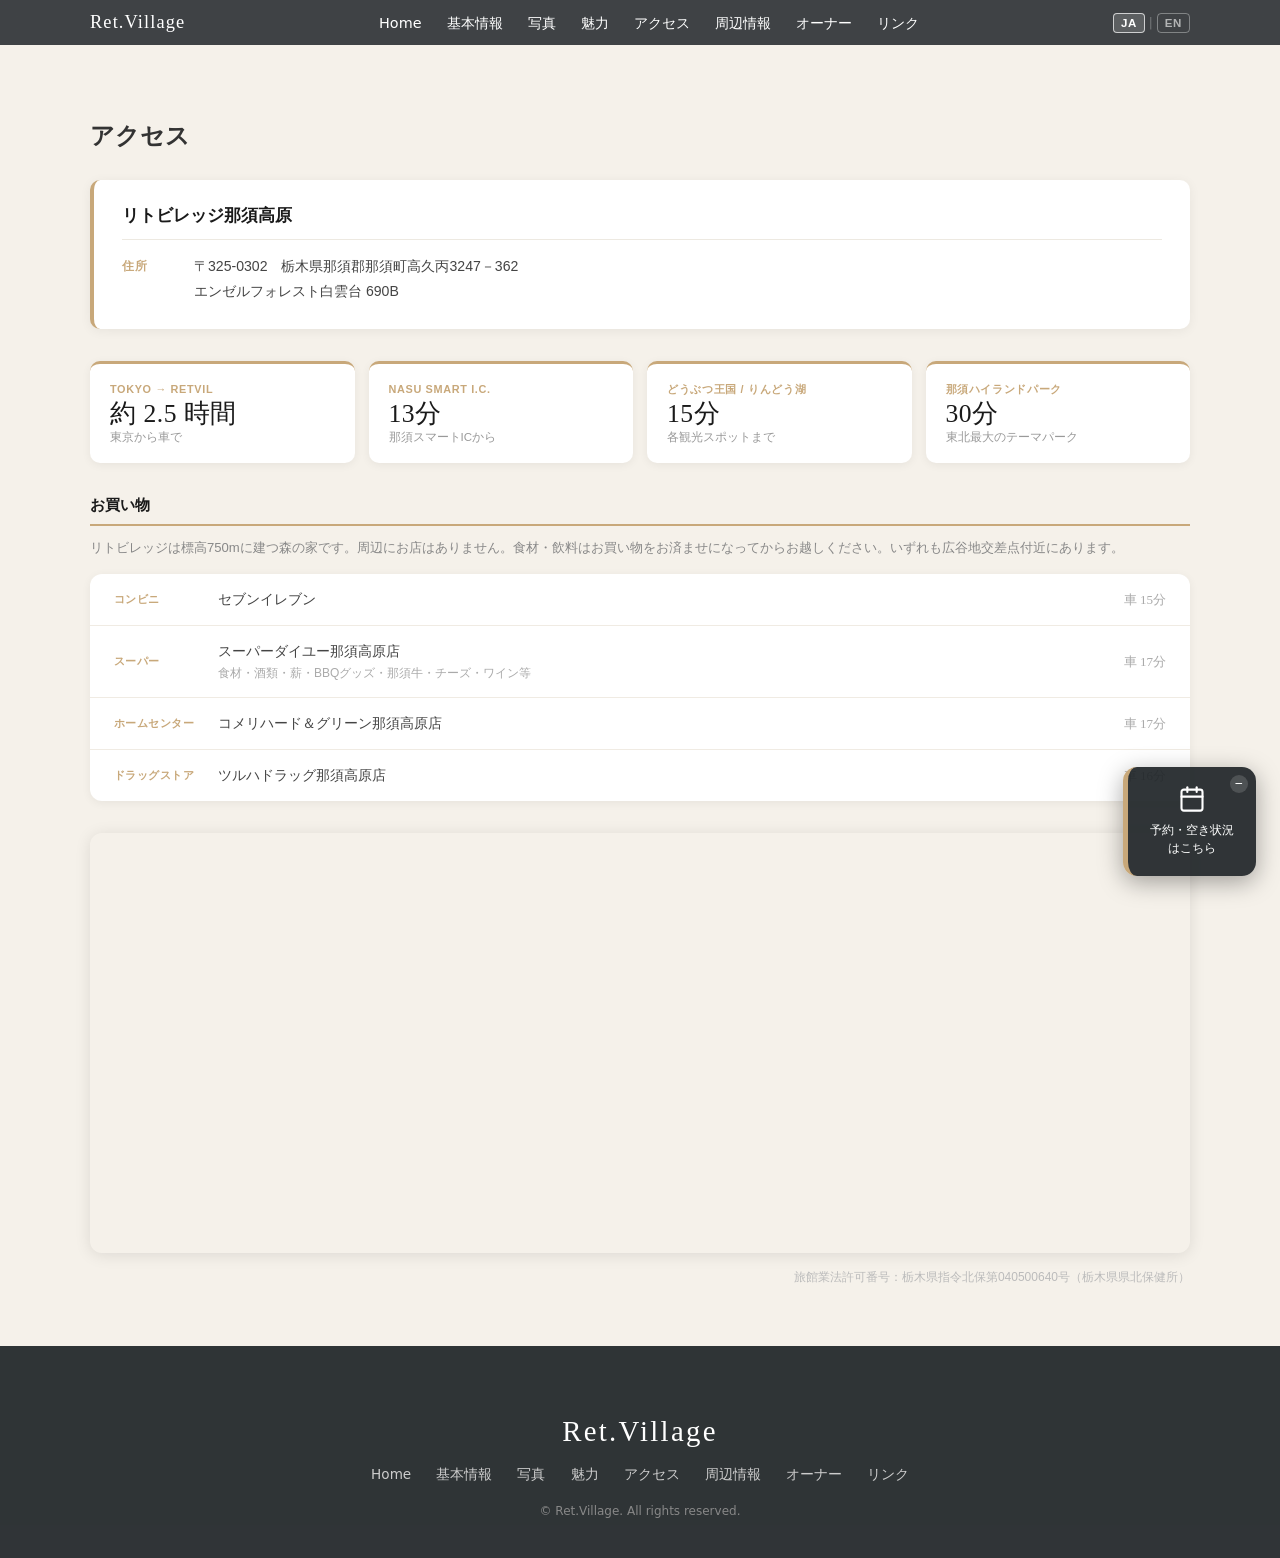
==== access.html @ 55b7157c "Add JA/EN language toggle across entire site - Header: JA | EN toggle button with localStorage persi" ====
<!DOCTYPE html>
<html lang="ja">
<head>
  <meta charset="UTF-8">
  <title>アクセス | Ret.Village</title>
  <meta name="viewport" content="width=device-width, initial-scale=1">
  <link rel="stylesheet" href="assets/css/style.css">
  <script src="assets/js/include.js" defer></script>
</head>

<body>

<div id="header-include"></div>

<main class="content page-top">
  <h2 data-ja="アクセス" data-en="Access">アクセス</h2>

  <!-- 住所 -->
  <div class="access-address-card">
    <div class="access-name" data-ja="リトビレッジ那須高原" data-en="Ret.Village Nasu-Kogen">リトビレッジ那須高原</div>
    <div class="access-address-row">
      <span class="access-address-label" data-ja="住所" data-en="Address">住所</span>
      <span>
        <span data-ja="〒325-0302　栃木県那須郡那須町高久丙3247－362" data-en="3247-362 Takakuhei, Nasu-machi, Nasu-gun, Tochigi 325-0302">〒325-0302　栃木県那須郡那須町高久丙3247－362</span><br>
        <span data-ja="エンゼルフォレスト白雲台 690B" data-en="Angel Forest Hakoundai 690B">エンゼルフォレスト白雲台 690B</span>
      </span>
    </div>
  </div>

  <!-- アクセス情報 -->
  <div class="access-stat-row">
    <div class="access-stat-card">
      <div class="access-stat-label">TOKYO → RETVIL</div>
      <div class="access-stat-value" data-ja="約 2.5 時間" data-en="Approx. 2.5 hrs">約 2.5 時間</div>
      <div class="access-stat-sub" data-ja="東京から車で" data-en="By car from Tokyo">東京から車で</div>
    </div>
    <div class="access-stat-card">
      <div class="access-stat-label">NASU SMART I.C.</div>
      <div class="access-stat-value" data-ja="13分" data-en="13 min">13分</div>
      <div class="access-stat-sub" data-ja="那須スマートICから" data-en="From Nasu Smart I.C.">那須スマートICから</div>
    </div>
    <div class="access-stat-card">
      <div class="access-stat-label" data-ja="どうぶつ王国 / りんどう湖" data-en="Animal Kingdom / Rindo Lake">どうぶつ王国 / りんどう湖</div>
      <div class="access-stat-value" data-ja="15分" data-en="15 min">15分</div>
      <div class="access-stat-sub" data-ja="各観光スポットまで" data-en="To major tourist spots">各観光スポットまで</div>
    </div>
    <div class="access-stat-card">
      <div class="access-stat-label" data-ja="那須ハイランドパーク" data-en="Nasu Highland Park">那須ハイランドパーク</div>
      <div class="access-stat-value" data-ja="30分" data-en="30 min">30分</div>
      <div class="access-stat-sub" data-ja="東北最大のテーマパーク" data-en="Largest theme park in Tohoku">東北最大のテーマパーク</div>
    </div>
  </div>

  <!-- お買い物 -->
  <div class="access-shop-section">
    <h3 class="access-section-heading" data-ja="お買い物" data-en="Shopping">お買い物</h3>
    <p class="access-shop-note" data-ja="リトビレッジは標高750mに建つ森の家です。周辺にお店はありません。食材・飲料はお買い物をお済ませになってからお越しください。いずれも広谷地交差点付近にあります。" data-en="Ret.Village is a forest house at an altitude of 750m. There are no shops nearby. Please stock up on food and drinks before arriving. All stores listed are near the Hirogaya intersection.">リトビレッジは標高750mに建つ森の家です。周辺にお店はありません。食材・飲料はお買い物をお済ませになってからお越しください。いずれも広谷地交差点付近にあります。</p>
    <div class="shop-list">
      <div class="shop-item">
        <span class="shop-type" data-ja="コンビニ" data-en="Convenience Store">コンビニ</span>
        <span class="shop-name">セブンイレブン</span>
        <span class="shop-time" data-ja="車 15分" data-en="Car 15 min">車 15分</span>
      </div>
      <div class="shop-item">
        <span class="shop-type" data-ja="スーパー" data-en="Supermarket">スーパー</span>
        <span class="shop-name">
          <span data-ja="スーパーダイユー那須高原店" data-en="Super Daiyu Nasu-Kogen">スーパーダイユー那須高原店</span><br>
          <small data-ja="食材・酒類・薪・BBQグッズ・那須牛・チーズ・ワイン等" data-en="Food / Alcohol / Firewood / BBQ goods / Nasu beef / Cheese / Wine, etc.">食材・酒類・薪・BBQグッズ・那須牛・チーズ・ワイン等</small>
        </span>
        <span class="shop-time" data-ja="車 17分" data-en="Car 17 min">車 17分</span>
      </div>
      <div class="shop-item">
        <span class="shop-type" data-ja="ホームセンター" data-en="Home Center">ホームセンター</span>
        <span class="shop-name" data-ja="コメリハード＆グリーン那須高原店" data-en="Komeri Hard &amp; Green Nasu-Kogen">コメリハード＆グリーン那須高原店</span>
        <span class="shop-time" data-ja="車 17分" data-en="Car 17 min">車 17分</span>
      </div>
      <div class="shop-item">
        <span class="shop-type" data-ja="ドラッグストア" data-en="Drug Store">ドラッグストア</span>
        <span class="shop-name" data-ja="ツルハドラッグ那須高原店" data-en="Tsuruha Drug Nasu-Kogen">ツルハドラッグ那須高原店</span>
        <span class="shop-time" data-ja="車 16分" data-en="Car 16 min">車 16分</span>
      </div>
    </div>
  </div>

  <!-- Google マップ -->
  <div class="access-map">
    <iframe
      src="https://www.google.com/maps/embed?pb=!1m18!1m12!1m3!1d245705.58734102262!2d139.7929720025983!3d37.10408445264522!2m3!1f0!2f0!3f0!3m2!1i1024!2i768!4f13.1!3m3!1m2!1s0x602027481521e1f3%3A0xc4221b851f01440e!2z44Ko44Oz44K844Or44OV44Kp44Os44K544OI6YKj6aCI!5e0!3m2!1sja!2sjp!4v1777465522123!5m2!1sja!2sjp"
      width="100%"
      height="420"
      style="border:0;"
      allowfullscreen=""
      loading="lazy"
      referrerpolicy="no-referrer-when-downgrade">
    </iframe>
  </div>

  <p class="access-license" data-ja="旅館業法許可番号：栃木県指令北保第040500640号（栃木県県北保健所）" data-en="Ryokan Business License No.: Tochigi Pref. Kitapo No. 040500640 (Tochigi Pref. Kita-Kanto Health Center)">旅館業法許可番号：栃木県指令北保第040500640号（栃木県県北保健所）</p>

</main>

<div id="footer-include"></div>

</body>
</html>
---- assets/css/style.css ----
body {
  margin: 0;
  font-family: system-ui, sans-serif;
  background: #f5f1ea;
  color: #333;
}

@import url('https://fonts.googleapis.com/css2?family=Great+Vibes&family=Bodoni+Moda:opsz@6..96&family=Zen+Maru+Gothic&display=swap');

/* 共通ヘッダー */
.header {
  position: fixed;
  top: 0;
  width: 100%;
  background: rgba(31, 36, 40, 0.85);
  color: #fff;
  z-index: 100;
  backdrop-filter: blur(8px);
}

.header-inner {
  max-width: 1100px;
  margin: auto;
  padding: 12px 20px;
  display: flex;
  justify-content: space-between;
  align-items: center;
}

.logo-text {
  color: #fff;
  text-decoration: none;
  font-family: 'Bodoni Moda', 'Times New Roman', serif;
  font-size: 1.15rem;
  letter-spacing: 0.06em;
}

.nav a {
  margin-left: 20px;
  color: #fff;
  text-decoration: none;
  font-size: 0.9rem;
}

/* 言語切り替えボタン */
.lang-toggle {
  display: flex;
  align-items: center;
  gap: 4px;
  margin-left: 20px;
}

.lang-btn {
  background: none;
  border: 1px solid rgba(255,255,255,0.35);
  border-radius: 4px;
  color: rgba(255,255,255,0.6);
  font-size: 0.72rem;
  font-weight: 600;
  letter-spacing: 0.05em;
  padding: 3px 7px;
  cursor: pointer;
  transition: background 0.2s, color 0.2s, border-color 0.2s;
}

.lang-btn.active,
.lang-btn:hover {
  background: rgba(255,255,255,0.15);
  border-color: rgba(255,255,255,0.7);
  color: #fff;
}

.lang-sep {
  color: rgba(255,255,255,0.3);
  font-size: 0.75rem;
}

/* ヒーロー */
.hero-wrapper {
  height: 250vh;
}

.hero {
  position: sticky;
  top: 0;
  height: 100vh;
  background: url("../images/nasu.jpg") center/cover no-repeat;
  overflow: hidden;
}

.hero-inner {
  position: absolute;
  top: 60px;
  left: 0;
  right: 0;
  bottom: 0;
}

.hero-title {
  position: absolute;
  top: 50%;
  left: 50%;
  transform: translate(-50%, -50%);
  margin: 0;
  font-family: 'Bodoni Moda', 'Times New Roman', serif;
  font-size: 2.6rem;
  color: #1a1a1a;
  text-shadow: 0 0 28px rgba(255,255,255,0.9), 0 0 10px rgba(255,255,255,0.6);
  z-index: 2;
  white-space: nowrap;
}

.hero-message {
  position: absolute;
  top: 50%;
  left: 50%;
  transform: translateX(-50%) translateY(200px);
  margin: 0;
  opacity: 0;
  font-family: 'Zen Maru Gothic', sans-serif;
  font-size: 1rem;
  font-weight: bold;
  line-height: 1.8;
  color: #1a1a1a;
  text-align: center;
  z-index: 2;
}

.hero-logo {
  position: absolute;
  top: 50%;
  left: 50%;
  transform: translateX(-50%) translateY(300px);
  opacity: 0;
  z-index: 2;
}

.hero-logo img {
  width: 130px;
  height: 130px;
  border-radius: 50%;
  object-fit: cover;
  display: block;
  box-shadow: 0 2px 20px rgba(0,0,0,0.25);
}

/* 背景ぼかし */
.hero-fade-bg {
  position: absolute;
  inset: 0;
  background: rgba(255,255,255,0);
  backdrop-filter: blur(0px);
  z-index: 0;
}

/* サブページ共通コンテンツ */
.content {
  max-width: 1100px;
  margin: 0 auto;
  padding: 100px 20px 60px;
}

/* 写真ページ */
.photo-section {
  margin-bottom: 64px;
}

.photo-title {
  font-size: 1.1rem;
  font-weight: bold;
  margin-bottom: 8px;
}

.photo-line {
  width: 40px;
  height: 2px;
  background: #999;
  margin-bottom: 20px;
}

/* カルーセル */
.carousel {
  position: relative;
  overflow: hidden;
  height: 420px;
  background: #e8e4dc;
  border-radius: 12px;
}

.carousel-item {
  position: absolute;
  top: 0;
  height: 100%;
  left: 17.5%;
  width: 65%;
  opacity: 0;
  border-radius: 10px;
  overflow: hidden;
  transition: left 0.45s ease, width 0.45s ease, opacity 0.45s ease;
  z-index: 1;
}

.carousel-item img {
  width: 100%;
  height: 100%;
  object-fit: cover;
  display: block;
}

.carousel-item.active {
  left: 17.5%;
  width: 65%;
  opacity: 1;
  z-index: 3;
}

.carousel-item.prev {
  left: -20%;
  width: 32%;
  opacity: 0.65;
  z-index: 2;
  cursor: pointer;
}

.carousel-item.next {
  left: 88%;
  width: 32%;
  opacity: 0.65;
  z-index: 2;
  cursor: pointer;
}

.carousel-btn {
  position: absolute;
  top: 50%;
  transform: translateY(-50%);
  z-index: 10;
  width: 44px;
  height: 44px;
  border-radius: 50%;
  border: none;
  background: rgba(31, 36, 40, 0.65);
  color: #fff;
  font-size: 1.5rem;
  cursor: pointer;
  display: flex;
  align-items: center;
  justify-content: center;
  backdrop-filter: blur(4px);
  transition: background 0.2s;
  line-height: 1;
}

.carousel-btn:hover {
  background: rgba(31, 36, 40, 0.9);
}

.carousel-btn.prev { left: 14px; }
.carousel-btn.next { right: 14px; }

.carousel-dots {
  display: flex;
  justify-content: center;
  gap: 8px;
  margin-top: 14px;
}

.carousel-dot {
  width: 8px;
  height: 8px;
  border-radius: 50%;
  background: #ccc;
  cursor: pointer;
  transition: background 0.3s, transform 0.3s;
}

.carousel-dot.active {
  background: #5a4a3a;
  transform: scale(1.3);
}

/* 予約CTAボタン */
.cta-float {
  position: fixed;
  bottom: 24px;
  right: 24px;
  z-index: 200;
  background: rgba(31, 36, 40, 0.92);
  border-radius: 14px;
  box-shadow: 0 6px 24px rgba(0,0,0,0.35);
  border-left: 5px solid #c8a87a;
  transition: transform 0.4s cubic-bezier(0.4, 0, 0.2, 1);
}

.cta-float.minimized {
  cursor: pointer;
}

.cta-float.minimized .cta-link {
  pointer-events: none;
  padding: 14px 20px;
}

.cta-float.minimized .cta-text {
  display: none;
}

.cta-float.minimized .cta-minimize {
  display: none;
}

.cta-link {
  display: flex;
  flex-direction: column;
  align-items: center;
  gap: 8px;
  padding: 18px 22px;
  text-decoration: none;
  color: #fff;
}

.cta-link:hover {
  background: rgba(255,255,255,0.08);
  border-radius: 14px;
}

.cta-icon {
  width: 28px;
  height: 28px;
  color: #fff;
}

.cta-text {
  font-size: 0.78rem;
  text-align: center;
  line-height: 1.5;
  color: #fff;
}

.cta-minimize {
  position: absolute;
  top: 8px;
  right: 8px;
  width: 18px;
  height: 18px;
  background: rgba(255,255,255,0.15);
  border: none;
  border-radius: 50%;
  color: #fff;
  font-size: 0.85rem;
  cursor: pointer;
  display: flex;
  align-items: center;
  justify-content: center;
  padding: 0;
  line-height: 1;
}

.cta-minimize:hover {
  background: rgba(255,255,255,0.28);
}

/* アクセスページ */
.access-address-card {
  background: #fff;
  border-radius: 10px;
  border-left: 4px solid #c8a87a;
  padding: 24px 28px;
  margin: 28px 0 32px;
  display: flex;
  flex-direction: column;
  gap: 14px;
  box-shadow: 0 2px 12px rgba(0,0,0,0.06);
}

.access-name {
  font-family: 'Zen Maru Gothic', sans-serif;
  font-size: 1.05rem;
  font-weight: bold;
  color: #1a1a1a;
  padding-bottom: 12px;
  border-bottom: 1px solid #ede9e1;
}

.access-address-row {
  display: flex;
  gap: 20px;
  font-family: 'Zen Maru Gothic', sans-serif;
  font-size: 0.88rem;
  line-height: 1.8;
  color: #444;
  align-items: flex-start;
}

.access-address-label {
  flex-shrink: 0;
  font-size: 0.72rem;
  color: #c8a87a;
  font-weight: bold;
  letter-spacing: 0.08em;
  margin-top: 2px;
  min-width: 52px;
}

.access-map {
  border-radius: 12px;
  overflow: hidden;
  box-shadow: 0 2px 16px rgba(0,0,0,0.1);
}

.access-map iframe {
  display: block;
}

/* 館内設備ページ */
.checkinout-bar {
  display: inline-flex;
  flex-direction: column;
  background: #fff;
  border-radius: 10px;
  border-top: 3px solid #c8a87a;
  box-shadow: 0 2px 14px rgba(0,0,0,0.07);
  margin: 24px 0 36px;
  overflow: hidden;
}

.cio-item {
  padding: 18px 40px;
  display: flex;
  flex-direction: column;
  gap: 6px;
}

.cio-item--right {
  border-top: 1px solid #ede9e1;
}

.cio-label {
  font-family: 'Bodoni Moda', 'Times New Roman', serif;
  font-size: 0.68rem;
  color: #c8a87a;
  letter-spacing: 0.2em;
}

.cio-time {
  font-family: 'Bodoni Moda', 'Times New Roman', serif;
  font-size: 1.8rem;
  color: #1a1a1a;
  letter-spacing: 0.04em;
  line-height: 1;
}

.facility-section {
  margin-bottom: 40px;
}

.facility-section h3 {
  display: flex;
  align-items: center;
  gap: 8px;
  font-size: 1rem;
  font-weight: bold;
  color: #1a1a1a;
  margin: 0 0 16px;
  padding-bottom: 10px;
  border-bottom: 2px solid #c8a87a;
}

.facility-with-photos {
  display: flex;
  gap: 28px;
  align-items: flex-start;
}

.facility-info {
  flex: 1;
  min-width: 0;
}

.facility-info ul {
  padding-left: 20px;
  font-family: 'Zen Maru Gothic', sans-serif;
  font-size: 0.88rem;
  line-height: 2;
  color: #444;
  margin: 0 0 10px;
}

.facility-photo-row {
  display: flex;
  flex-direction: column;
  gap: 10px;
  flex-shrink: 0;
  width: 220px;
}

.facility-photo-row img {
  width: 100%;
  height: 140px;
  object-fit: cover;
  border-radius: 10px;
}

.facility-text {
  font-family: 'Zen Maru Gothic', sans-serif;
  font-size: 0.9rem;
  line-height: 1.9;
  color: #444;
  margin: 0;
}

.facility-note {
  font-family: 'Zen Maru Gothic', sans-serif;
  font-size: 0.78rem;
  color: #999;
  line-height: 1.8;
  margin: 0;
}

.ac-list {
  border-radius: 10px;
  overflow: hidden;
  border: 1px solid #e8e3db;
  background: #fff;
}

.ac-item {
  display: flex;
  align-items: center;
  padding: 12px 20px;
  font-family: 'Zen Maru Gothic', sans-serif;
  font-size: 0.9rem;
  color: #444;
  border-bottom: 1px solid #f0ebe3;
}

.ac-item:last-child {
  border-bottom: none;
}

.ac-count {
  margin-left: auto;
  color: #888;
  font-size: 0.85rem;
}

.parking-info {
  font-family: 'Zen Maru Gothic', sans-serif;
  font-size: 0.9rem;
  color: #444;
  line-height: 1.9;
  background: #fff;
  border-radius: 10px;
  padding: 20px 24px;
  border-left: 4px solid #c8a87a;
  display: flex;
  align-items: center;
  gap: 20px;
}

.parking-count {
  font-family: 'Bodoni Moda', 'Times New Roman', serif;
  font-size: 2.4rem;
  color: #c8a87a;
  line-height: 1;
  flex-shrink: 0;
}

@media (max-width: 640px) {
  .checkinout-grid { flex-direction: column; }
  .facility-with-photos { flex-direction: column; }
  .facility-photo-row {
    flex-direction: row;
    width: 100%;
  }
  .facility-photo-row img { flex: 1; width: 0; }
}

/* 魅力ページ */
.feature-list {
  display: flex;
  flex-direction: column;
  gap: 8px;
  margin-top: 20px;
}

.feature-card {
  background: #fff;
  border-radius: 10px;
  padding: 14px 20px;
  border-left: 4px solid #c8a87a;
  box-shadow: 0 1px 6px rgba(0,0,0,0.05);
}

.feature-header {
  display: flex;
  align-items: center;
  gap: 12px;
  margin-bottom: 0;
  cursor: pointer;
  user-select: none;
}

.feature-card.open .feature-header {
  margin-bottom: 2px;
}

.feature-num {
  font-family: 'Bodoni Moda', 'Times New Roman', serif;
  font-size: 1.3rem;
  color: #c8a87a;
  line-height: 1;
  min-width: 32px;
}

.feature-icon {
  font-size: 1.2rem;
  line-height: 1;
}

.feature-title {
  font-size: 0.97rem;
  font-weight: bold;
  color: #1a1a1a;
  margin: 0 0 2px;
}

.feature-subtitle {
  font-size: 0.75rem;
  color: #999;
  margin: 0;
}

.feature-body {
  max-height: 0;
  overflow: hidden;
  transition: max-height 0.45s ease;
  padding-top: 20px;
}

.feature-card.open .feature-body {
  max-height: 4000px;
}

.feature-chevron {
  flex-shrink: 0;
  margin-left: auto;
  display: inline-block;
  width: 9px;
  height: 9px;
  border-right: 2px solid #c8a87a;
  border-bottom: 2px solid #c8a87a;
  transform: rotate(45deg) translate(-2px, -2px);
  transition: transform 0.3s ease;
}

.feature-card.open .feature-chevron {
  transform: rotate(-135deg) translate(-2px, -2px);
}

.feature-body p {
  font-family: 'Zen Maru Gothic', sans-serif;
  font-size: 0.9rem;
  line-height: 1.9;
  color: #444;
  margin: 0 0 12px;
}

.feature-detail-group {
  margin-top: 20px;
  border-top: 1px solid #ede9e1;
  padding-top: 16px;
}

.feature-detail-label {
  font-size: 0.78rem;
  font-weight: bold;
  color: #5a4a3a;
  letter-spacing: 0.05em;
  margin: 16px 0 6px;
}

.feature-detail-label:first-child {
  margin-top: 0;
}

.feature-detail-list {
  font-family: 'Zen Maru Gothic', sans-serif;
  font-size: 0.84rem;
  color: #555;
  line-height: 1.8;
  margin: 0;
}

.feature-note {
  font-size: 0.78rem;
  color: #999;
  line-height: 1.8;
  margin-top: 16px !important;
}

.bedroom-grid {
  display: grid;
  grid-template-columns: repeat(2, 1fr);
  gap: 16px;
  margin-top: 20px;
  border-top: 1px solid #ede9e1;
  padding-top: 16px;
}

.bedroom-item {
  background: #faf8f4;
  border-radius: 8px;
  padding: 14px 18px;
}

.bedroom-label {
  font-size: 0.82rem;
  font-weight: bold;
  color: #5a4a3a;
  margin-bottom: 8px;
}

.bedroom-item ul {
  margin: 0;
  padding-left: 16px;
  font-family: 'Zen Maru Gothic', sans-serif;
  font-size: 0.82rem;
  color: #555;
  line-height: 1.8;
}

@media (max-width: 640px) {
  .feature-card {
    padding: 24px 20px;
  }
  .bedroom-grid {
    grid-template-columns: 1fr;
  }
}

/* オーナー紹介 */
.owner-grid {
  display: flex;
  flex-direction: row;
  flex-wrap: nowrap;
  gap: 48px;
  margin-top: 32px;
}

.owner-grid .owner-card {
  flex: 1 1 0;
  min-width: 0;
}

.owner-card {
  flex: 1;
  display: flex;
  flex-direction: column;
  align-items: center;
  text-align: center;
}

.owner-avatar {
  width: 180px;
  height: 180px;
  border-radius: 50%;
  object-fit: cover;
  box-shadow: 0 4px 20px rgba(0,0,0,0.15);
  margin-bottom: 20px;
}

.owner-name {
  font-family: 'Bodoni Moda', 'Times New Roman', serif;
  font-size: 1.6rem;
  letter-spacing: 0.12em;
  color: #1a1a1a;
  margin-bottom: 16px;
}

.owner-bio {
  font-family: 'Zen Maru Gothic', sans-serif;
  font-size: 0.9rem;
  line-height: 1.9;
  color: #555;
  text-align: left;
  margin: 0;
}

@media (max-width: 640px) {
  .owner-grid {
    flex-direction: column;
    gap: 48px;
  }
}

/* リンク集 */
.links-list {
  display: flex;
  flex-direction: column;
  gap: 16px;
  max-width: 560px;
}

.link-card {
  display: flex;
  align-items: center;
  gap: 16px;
  padding: 20px 24px;
  background: #fff;
  border-radius: 12px;
  border: 1px solid #e0dbd3;
  text-decoration: none;
  color: #333;
  transition: box-shadow 0.2s, transform 0.2s;
}

.link-card:hover {
  box-shadow: 0 4px 16px rgba(0,0,0,0.1);
  transform: translateY(-2px);
}

.link-icon {
  flex-shrink: 0;
  width: 32px;
  height: 32px;
  background: rgba(31,36,40,0.07);
  border-radius: 8px;
  display: flex;
  align-items: center;
  justify-content: center;
}

.link-icon svg {
  width: 16px;
  height: 16px;
  color: #1f2428;
}

.link-body {
  flex: 1;
}

.link-title {
  font-size: 1rem;
  font-weight: bold;
  margin-bottom: 2px;
}

.link-desc {
  font-size: 0.82rem;
  color: #777;
}

.link-arrow {
  font-size: 1.4rem;
  color: #bbb;
}

/* フッター */
.footer {
  background: rgba(31, 36, 40, 0.92);
  color: #ccc;
  padding: 40px 20px;
  text-align: center;
}

.footer-inner {
  max-width: 1100px;
  margin: auto;
}

.footer-logo {
  font-family: 'Bodoni Moda', 'Times New Roman', serif;
  font-size: 1.8rem;
  letter-spacing: 0.08em;
  color: #fff;
  margin-bottom: 16px;
}

.footer-nav {
  margin-bottom: 20px;
}

.footer-nav a {
  margin: 0 10px;
  color: #ccc;
  text-decoration: none;
  font-size: 0.85rem;
}

.footer-nav a:hover {
  color: #fff;
}

.footer-copy {
  font-size: 0.75rem;
  color: #888;
  margin: 0;
}

/* 魅力ページ intro */
.feature-intro {
  background: #fff;
  border-radius: 12px;
  padding: 28px 32px;
  margin-bottom: 24px;
  border-top: 3px solid #c8a87a;
  box-shadow: 0 2px 12px rgba(0,0,0,0.06);
}

.feature-tagline {
  font-family: 'Zen Maru Gothic', sans-serif;
  font-size: 1.05rem;
  font-weight: bold;
  color: #5a4a3a;
  margin: 0 0 10px;
}

.feature-overview-text {
  font-family: 'Zen Maru Gothic', sans-serif;
  font-size: 0.87rem;
  line-height: 1.9;
  color: #555;
  margin: 0 0 16px;
}

.feature-bullets {
  margin: 0;
  padding-left: 0;
  list-style: none;
  display: grid;
  grid-template-columns: repeat(2, 1fr);
  gap: 5px 24px;
}

.feature-bullets li {
  font-family: 'Zen Maru Gothic', sans-serif;
  font-size: 0.84rem;
  color: #444;
  padding-left: 1.2em;
  position: relative;
  line-height: 1.7;
}

.feature-bullets li::before {
  content: '✓';
  position: absolute;
  left: 0;
  color: #c8a87a;
  font-size: 0.78rem;
  top: 0.1em;
}

/* feature-body リスト */
.feature-body ul {
  padding-left: 20px;
  font-family: 'Zen Maru Gothic', sans-serif;
  font-size: 0.87rem;
  line-height: 2;
  color: #444;
  margin: 0 0 8px;
}

.feature-body ul li {
  margin: 0;
}

/* アクセスページ 追加 */
.access-stat-row {
  display: flex;
  gap: 14px;
  flex-wrap: wrap;
  margin: 0 0 32px;
}

.access-stat-card {
  flex: 1;
  min-width: 130px;
  background: #fff;
  border-radius: 10px;
  padding: 18px 20px;
  border-top: 3px solid #c8a87a;
  box-shadow: 0 2px 10px rgba(0,0,0,0.06);
  display: flex;
  flex-direction: column;
  gap: 4px;
}

.access-stat-label {
  font-family: 'Zen Maru Gothic', sans-serif;
  font-size: 0.68rem;
  color: #c8a87a;
  font-weight: bold;
  letter-spacing: 0.06em;
  line-height: 1.4;
}

.access-stat-value {
  font-family: 'Bodoni Moda', 'Times New Roman', serif;
  font-size: 1.6rem;
  color: #1a1a1a;
  line-height: 1;
  letter-spacing: 0.02em;
}

.access-stat-sub {
  font-family: 'Zen Maru Gothic', sans-serif;
  font-size: 0.72rem;
  color: #999;
}

.access-shop-section {
  margin-bottom: 32px;
}

.access-section-heading {
  font-size: 0.95rem;
  font-weight: bold;
  color: #1a1a1a;
  margin: 0 0 10px;
  padding-bottom: 8px;
  border-bottom: 2px solid #c8a87a;
}

.access-shop-note {
  font-family: 'Zen Maru Gothic', sans-serif;
  font-size: 0.82rem;
  color: #888;
  line-height: 1.8;
  margin: 0 0 14px;
}

.access-license {
  font-family: 'Zen Maru Gothic', sans-serif;
  font-size: 0.75rem;
  color: #bbb;
  text-align: right;
  margin: 16px 0 0;
}

/* お買い物リスト（共通） */
.shop-list {
  background: #fff;
  border-radius: 12px;
  overflow: hidden;
  box-shadow: 0 2px 10px rgba(0,0,0,0.06);
}

.shop-item {
  display: flex;
  align-items: center;
  gap: 16px;
  padding: 15px 24px;
  border-bottom: 1px solid #f0ebe3;
  font-family: 'Zen Maru Gothic', sans-serif;
  font-size: 0.88rem;
  color: #444;
}

.shop-item:last-child {
  border-bottom: none;
}

.shop-item small {
  font-size: 0.75rem;
  color: #aaa;
  display: block;
  margin-top: 2px;
}

.shop-type {
  flex-shrink: 0;
  font-size: 0.7rem;
  color: #c8a87a;
  font-weight: bold;
  letter-spacing: 0.04em;
  min-width: 88px;
}

.shop-name {
  flex: 1;
  line-height: 1.5;
}

.shop-time {
  flex-shrink: 0;
  font-family: 'Bodoni Moda', 'Times New Roman', serif;
  font-size: 0.82rem;
  color: #aaa;
  white-space: nowrap;
}

/* 周辺施設ページ */
.around-note {
  font-family: 'Zen Maru Gothic', sans-serif;
  font-size: 0.84rem;
  color: #888;
  line-height: 1.8;
  margin: 0 0 28px;
}

.spot-section {
  margin-bottom: 48px;
}

.spot-section h3 {
  font-size: 0.95rem;
  font-weight: bold;
  color: #1a1a1a;
  margin: 0 0 16px;
  padding-bottom: 8px;
  border-bottom: 2px solid #c8a87a;
}

.spot-section .around-note {
  margin: 0 0 14px;
}

.spot-grid {
  display: grid;
  grid-template-columns: repeat(3, 1fr);
  gap: 16px;
}

.spot-card {
  background: #fff;
  border-radius: 12px;
  padding: 20px;
  box-shadow: 0 2px 10px rgba(0,0,0,0.07);
  display: flex;
  flex-direction: column;
  gap: 8px;
}

.spot-distance-badge {
  display: inline-block;
  background: #f5f1ea;
  border: 1px solid #c8a87a;
  border-radius: 20px;
  padding: 2px 12px;
  font-family: 'Bodoni Moda', 'Times New Roman', serif;
  font-size: 0.78rem;
  color: #c8a87a;
  letter-spacing: 0.04em;
  width: fit-content;
}

.spot-name {
  font-family: 'Zen Maru Gothic', sans-serif;
  font-size: 0.95rem;
  font-weight: bold;
  color: #1a1a1a;
}

.spot-desc {
  font-family: 'Zen Maru Gothic', sans-serif;
  font-size: 0.82rem;
  color: #777;
  line-height: 1.7;
  margin: 0;
}

@media (max-width: 640px) {
  .feature-bullets { grid-template-columns: 1fr; }
  .feature-intro { padding: 20px; }
  .spot-grid { grid-template-columns: 1fr; }
  .shop-item { padding: 12px 16px; }
  .shop-type { min-width: 72px; }
}

/* =============================
   ハンバーガーボタン
   ============================= */
.hamburger-btn {
  display: none;
  flex-direction: column;
  justify-content: center;
  gap: 5px;
  background: none;
  border: none;
  cursor: pointer;
  padding: 6px;
  flex-shrink: 0;
}

.hamburger-btn span {
  display: block;
  width: 22px;
  height: 2px;
  background: #fff;
  border-radius: 2px;
  transition: transform 0.28s ease, opacity 0.28s ease;
  transform-origin: center;
}

.hamburger-btn.open span:nth-child(1) {
  transform: translateY(7px) rotate(45deg);
}
.hamburger-btn.open span:nth-child(2) {
  opacity: 0;
  transform: scaleX(0);
}
.hamburger-btn.open span:nth-child(3) {
  transform: translateY(-7px) rotate(-45deg);
}

/* モバイルナビ（初期は非表示） */
.mobile-nav {
  display: none;
}

/* =============================
   モバイル共通 (max-width: 768px)
   ============================= */
@media (max-width: 768px) {
  /* デスクトップナビ → ハンバーガーに切り替え */
  .nav {
    display: none;
  }
  .hamburger-btn {
    display: flex;
  }

  /* モバイルドロップダウンナビ */
  .mobile-nav {
    display: block;
    max-height: 0;
    overflow: hidden;
    transition: max-height 0.32s ease;
    background: rgba(20, 24, 28, 0.98);
    border-top: 1px solid rgba(255,255,255,0.06);
  }
  .mobile-nav.open {
    max-height: 600px;
  }
  .mobile-nav a {
    display: block;
    padding: 13px 24px;
    color: rgba(255, 255, 255, 0.82);
    text-decoration: none;
    font-size: 0.92rem;
    font-family: 'Zen Maru Gothic', sans-serif;
    border-bottom: 1px solid rgba(255,255,255,0.06);
    transition: background 0.15s, color 0.15s;
  }
  .mobile-nav a:last-child {
    border-bottom: none;
  }
  .mobile-nav a:hover,
  .mobile-nav a:active {
    background: rgba(200, 168, 122, 0.15);
    color: #c8a87a;
  }

  /* ヒーロータイトル */
  .hero-title {
    font-size: 2rem;
  }

  /* コンテンツ余白 */
  .content {
    padding: 90px 16px 48px;
  }
}

/* =============================
   スマホ (max-width: 640px)
   ============================= */
@media (max-width: 640px) {
  /* カルーセル高さ縮小 */
  .carousel {
    height: 240px;
    border-radius: 8px;
  }

  /* カルーセルのアクティブアイテムをほぼ全幅に */
  .carousel-item.active {
    left: 4%;
    width: 92%;
  }
  .carousel-item.prev {
    left: -92%;
  }
  .carousel-item.next {
    left: 96%;
  }

  /* Google マップ高さ */
  .access-map iframe {
    height: 300px;
  }

  /* アクセス stat → 2×2 グリッド（grid に切り替えて padding overflow を防ぐ） */
  .access-stat-row {
    display: grid;
    grid-template-columns: repeat(2, 1fr);
    gap: 10px;
  }
  .access-stat-card {
    min-width: 0;
    padding: 14px 16px;
  }

  /* フッターナビ折り返し */
  .footer-nav a {
    margin: 3px 7px;
    font-size: 0.78rem;
  }

  /* CTA ボタン位置調整 */
  .cta-float {
    bottom: 16px;
    right: 16px;
  }

  /* オーナー画像サイズ */
  .owner-avatar {
    width: 140px;
    height: 140px;
  }

  /* checkinout バー横並び表示 */
  .checkinout-bar {
    display: flex;
    flex-direction: row;
    width: 100%;
    box-sizing: border-box;
  }
  .cio-item {
    flex: 1;
    padding: 14px 20px;
  }
  .cio-item--right {
    border-top: none;
    border-left: 1px solid #ede9e1;
  }

  /* アクセスカード余白を縮小 */
  .access-address-card {
    padding: 18px 18px;
    gap: 10px;
  }

  /* ページタイトル h2 */
  .content h2 {
    font-size: 1.5rem;
    margin-bottom: 18px;
  }

  /* リンクカード */
  .link-card {
    padding: 16px 18px;
    gap: 12px;
  }

  /* フッター余白 */
  .footer {
    padding: 28px 16px;
  }
  .footer-logo {
    font-size: 1.4rem;
  }

  /* 写真セクション余白 */
  .photo-section {
    margin-bottom: 40px;
  }

  /* spot カード */
  .spot-card {
    padding: 16px;
  }

  /* 施設写真の高さを縮小 */
  .facility-photo-row img {
    height: 120px;
  }

  /* iOS テキスト自動拡大防止 */
  body {
    -webkit-text-size-adjust: 100%;
  }
}
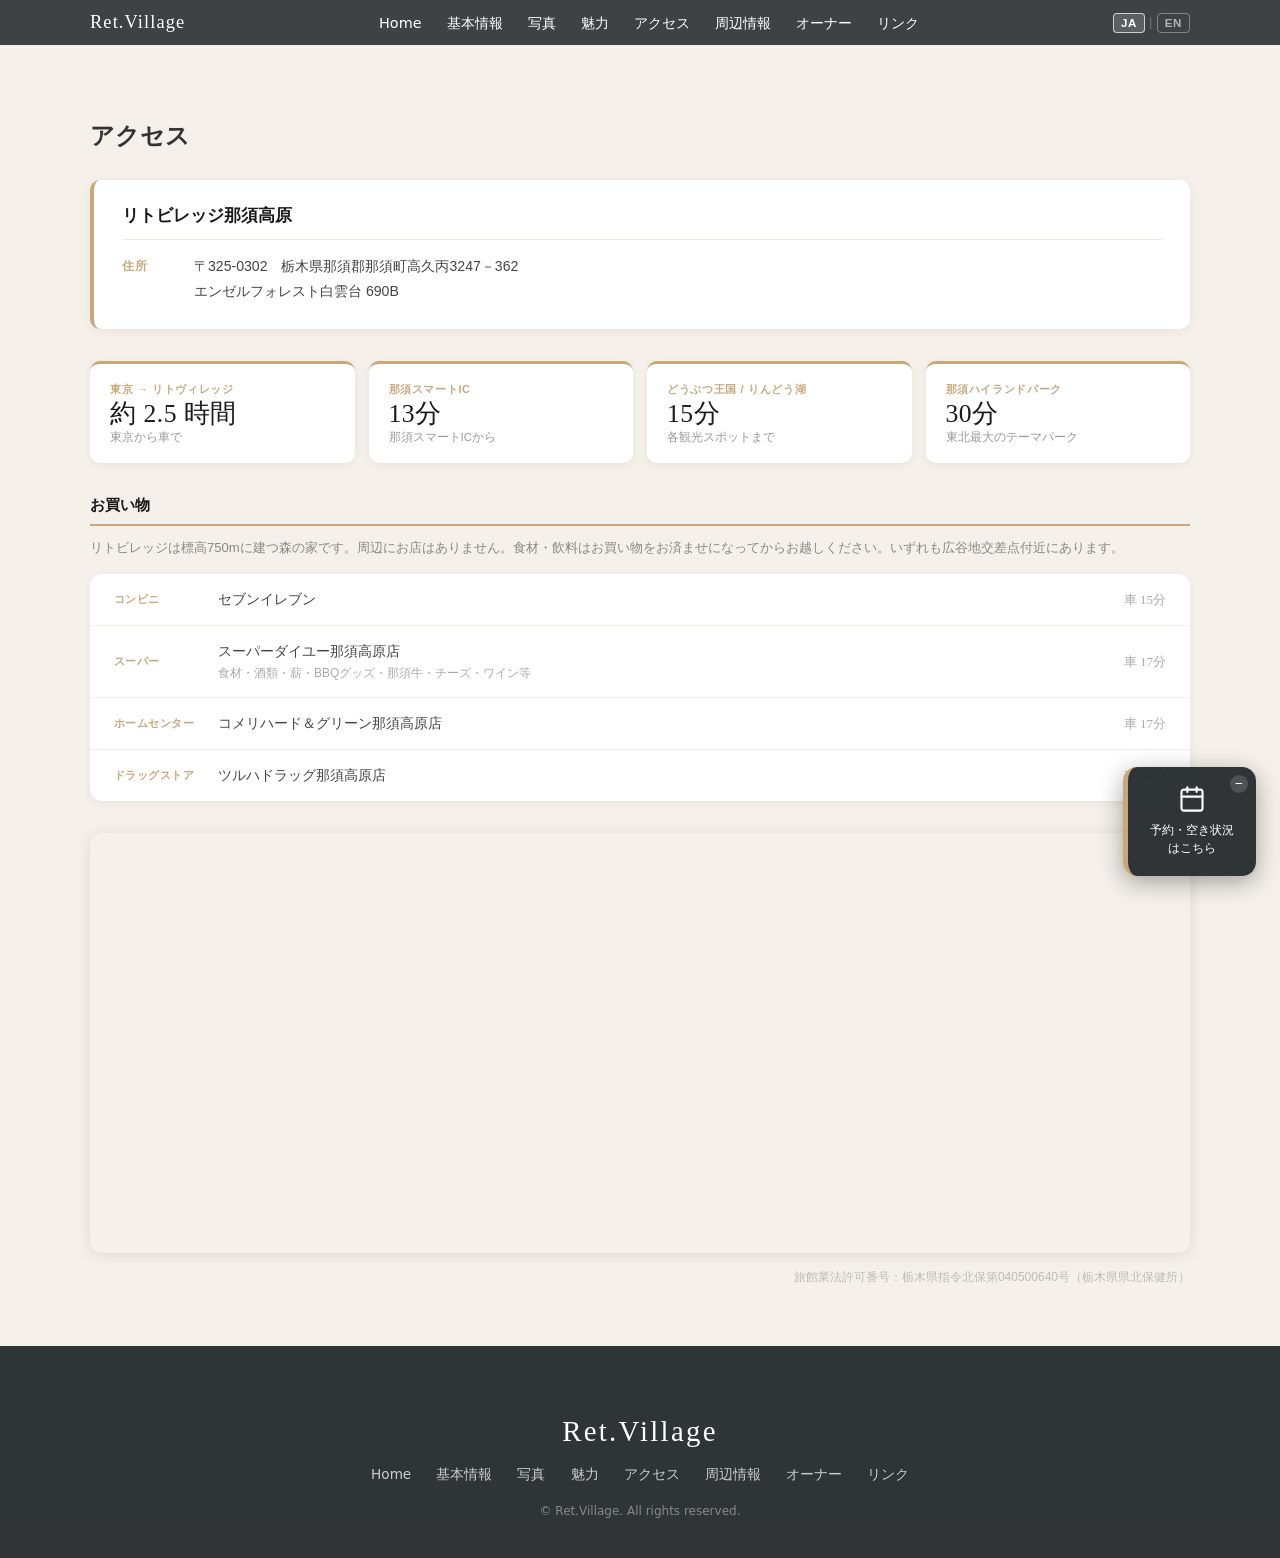
==== commit 5dd424d5: "fix: アクセスページの統計ラベルを日英対応に変更 - 「TOKYO → RETVIL」→ 日本語:「東京 → リトヴィレッジ」/ 英語: TOKYO → RETVIL - 「NASU SMART " ====
--- a/access.html
+++ b/access.html
@@ -30,12 +30,12 @@
   <!-- アクセス情報 -->
   <div class="access-stat-row">
     <div class="access-stat-card">
-      <div class="access-stat-label">TOKYO → RETVIL</div>
+      <div class="access-stat-label" data-ja="東京 → リトヴィレッジ" data-en="TOKYO → RETVIL">東京 → リトヴィレッジ</div>
       <div class="access-stat-value" data-ja="約 2.5 時間" data-en="Approx. 2.5 hrs">約 2.5 時間</div>
       <div class="access-stat-sub" data-ja="東京から車で" data-en="By car from Tokyo">東京から車で</div>
     </div>
     <div class="access-stat-card">
-      <div class="access-stat-label">NASU SMART I.C.</div>
+      <div class="access-stat-label" data-ja="那須スマートIC" data-en="NASU SMART I.C.">那須スマートIC</div>
       <div class="access-stat-value" data-ja="13分" data-en="13 min">13分</div>
       <div class="access-stat-sub" data-ja="那須スマートICから" data-en="From Nasu Smart I.C.">那須スマートICから</div>
     </div>
@@ -58,7 +58,7 @@
     <div class="shop-list">
       <div class="shop-item">
         <span class="shop-type" data-ja="コンビニ" data-en="Convenience Store">コンビニ</span>
-        <span class="shop-name">セブンイレブン</span>
+        <span class="shop-name" data-ja="セブンイレブン" data-en="7-Eleven">セブンイレブン</span>
         <span class="shop-time" data-ja="車 15分" data-en="Car 15 min">車 15分</span>
       </div>
       <div class="shop-item">
--- a/assets/css/style.css
+++ b/assets/css/style.css
@@ -360,6 +360,70 @@
   background: rgba(255,255,255,0.28);
 }
 
+/* ── Lightbox ────────────────────────────────────────────── */
+#lb-overlay {
+  display: none;
+  position: fixed;
+  inset: 0;
+  background: rgba(0,0,0,0.9);
+  z-index: 2000;
+  align-items: center;
+  justify-content: center;
+}
+#lb-overlay.lb-open { display: flex; }
+
+#lb-img {
+  max-width: 90vw;
+  max-height: 90vh;
+  object-fit: contain;
+  border-radius: 4px;
+  box-shadow: 0 8px 40px rgba(0,0,0,0.5);
+  user-select: none;
+  display: block;
+}
+
+#lb-close {
+  position: absolute;
+  top: 14px;
+  right: 18px;
+  background: none;
+  border: none;
+  color: #fff;
+  font-size: 2.2rem;
+  line-height: 1;
+  cursor: pointer;
+  opacity: 0.75;
+  transition: opacity 0.2s;
+  padding: 4px 8px;
+}
+#lb-close:hover { opacity: 1; }
+
+#lb-prev, #lb-next {
+  position: absolute;
+  top: 50%;
+  transform: translateY(-50%);
+  background: rgba(255,255,255,0.12);
+  border: none;
+  color: #fff;
+  font-size: 2.4rem;
+  padding: 12px 16px;
+  cursor: pointer;
+  border-radius: 6px;
+  opacity: 0.7;
+  transition: opacity 0.2s, background 0.2s;
+  user-select: none;
+  line-height: 1;
+}
+#lb-prev:hover, #lb-next:hover { opacity: 1; background: rgba(255,255,255,0.22); }
+#lb-prev { left: 14px; }
+#lb-next { right: 14px; }
+
+/* クリックできる写真にカーソル変更 */
+.facility-photo-row img,
+.carousel-item img {
+  cursor: zoom-in;
+}
+
 /* アクセスページ */
 .access-address-card {
   background: #fff;
@@ -1274,16 +1338,23 @@
     border-radius: 8px;
   }
 
-  /* カルーセルのアクティブアイテムをほぼ全幅に */
+  /* カルーセル：スマホはフル幅スライダー */
+  .carousel-item {
+    left: 100%;
+    width: 100%;
+    border-radius: 8px;
+  }
   .carousel-item.active {
-    left: 4%;
-    width: 92%;
+    left: 0;
+    width: 100%;
   }
   .carousel-item.prev {
-    left: -92%;
+    left: -100%;
+    width: 100%;
   }
   .carousel-item.next {
-    left: 96%;
+    left: 100%;
+    width: 100%;
   }
 
   /* Google マップ高さ */
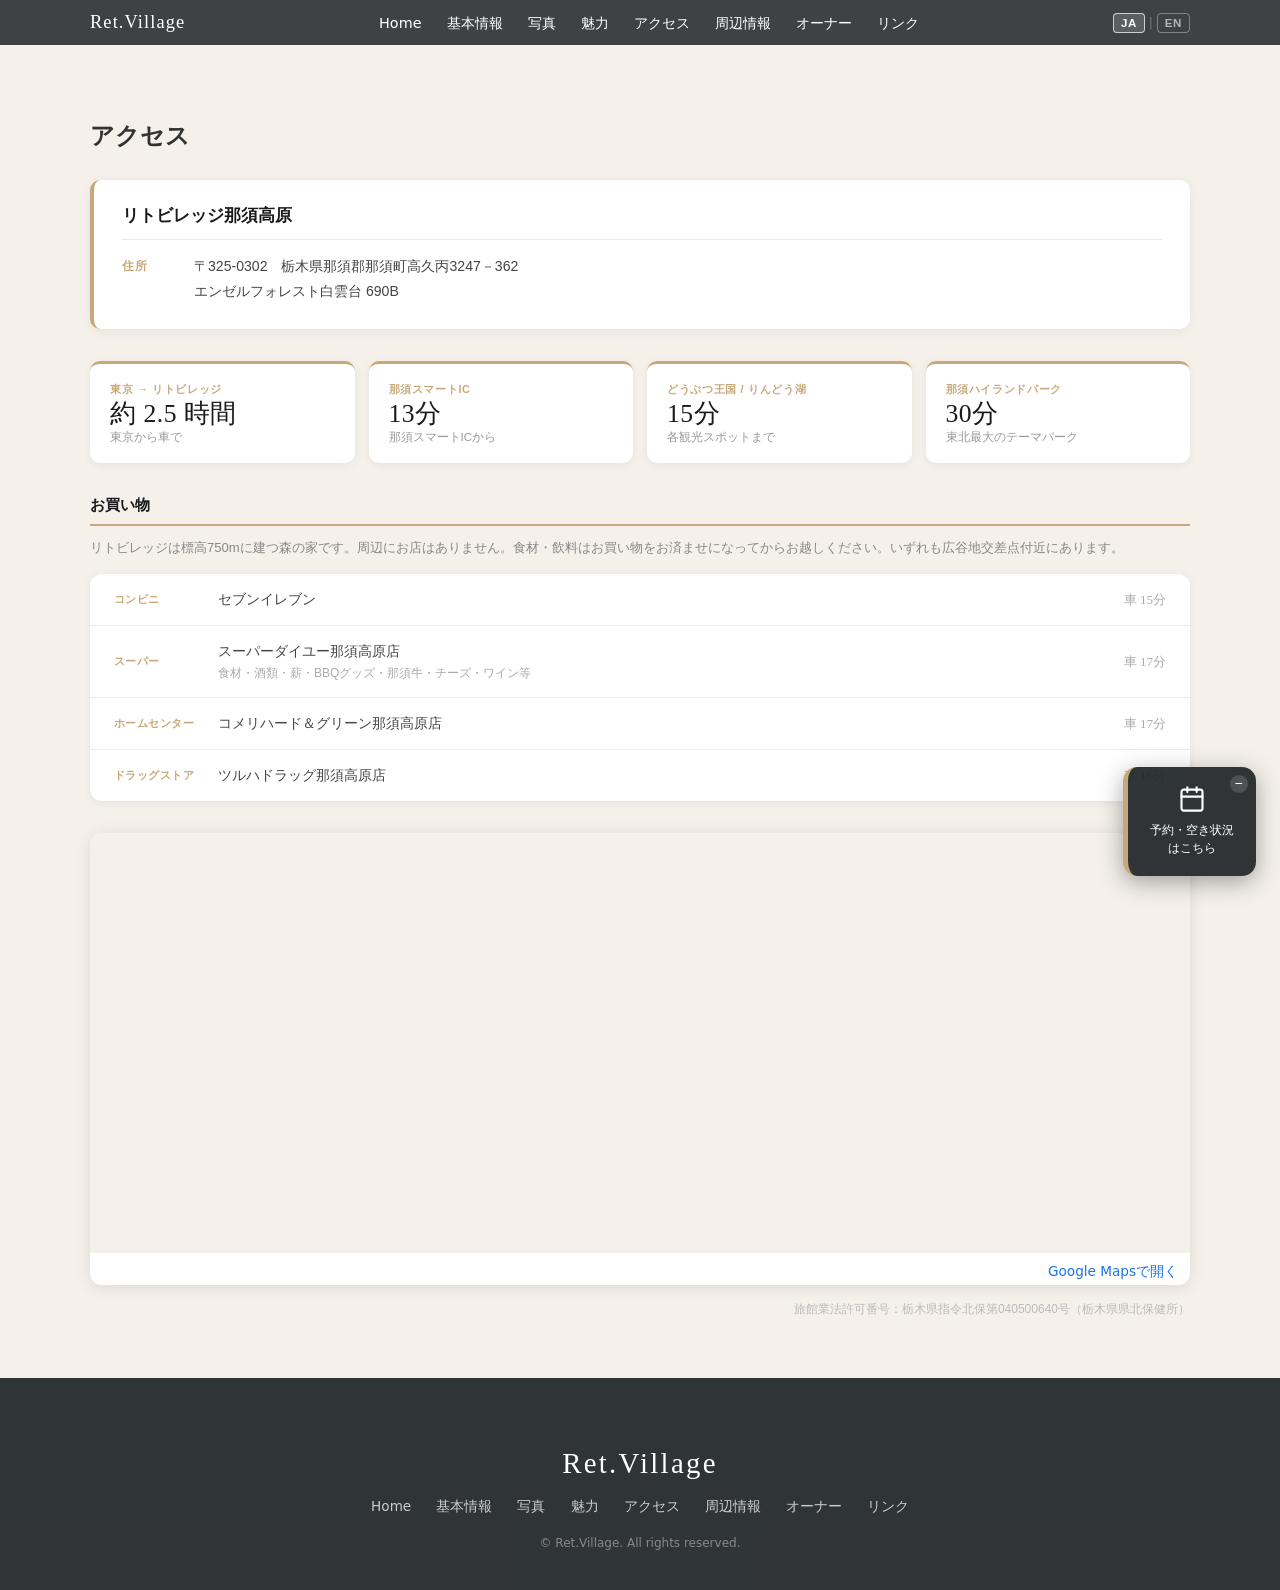
==== commit 318f136f: "fix: リトヴィレッジ→リトビレッジ表記統一、Googleマップリンク追加 Co-Authored-By: Claude Sonnet 4.6 <noreply@anthropic.com>" ====
--- a/access.html
+++ b/access.html
@@ -4,6 +4,7 @@
   <meta charset="UTF-8">
   <title>アクセス | Ret.Village</title>
   <meta name="viewport" content="width=device-width, initial-scale=1">
+  <meta name="description" content="Ret.Villageへのアクセス。住所：栃木県那須郡那須町高久丙3247-362。車は那須スマートICから約13分。電車は黒磯駅からタクシー約30分。">
   <link rel="stylesheet" href="assets/css/style.css">
   <script src="assets/js/include.js" defer></script>
 </head>
@@ -30,7 +31,7 @@
   <!-- アクセス情報 -->
   <div class="access-stat-row">
     <div class="access-stat-card">
-      <div class="access-stat-label" data-ja="東京 → リトヴィレッジ" data-en="TOKYO → RETVIL">東京 → リトヴィレッジ</div>
+      <div class="access-stat-label" data-ja="東京 → リトビレッジ" data-en="TOKYO → RETVIL">東京 → リトビレッジ</div>
       <div class="access-stat-value" data-ja="約 2.5 時間" data-en="Approx. 2.5 hrs">約 2.5 時間</div>
       <div class="access-stat-sub" data-ja="東京から車で" data-en="By car from Tokyo">東京から車で</div>
     </div>
@@ -70,7 +71,7 @@
         <span class="shop-time" data-ja="車 17分" data-en="Car 17 min">車 17分</span>
       </div>
       <div class="shop-item">
-        <span class="shop-type" data-ja="ホームセンター" data-en="Home Center">ホームセンター</span>
+        <span class="shop-type" data-ja="ホームセンター" data-en="Home Improvement Store">ホームセンター</span>
         <span class="shop-name" data-ja="コメリハード＆グリーン那須高原店" data-en="Komeri Hard &amp; Green Nasu-Kogen">コメリハード＆グリーン那須高原店</span>
         <span class="shop-time" data-ja="車 17分" data-en="Car 17 min">車 17分</span>
       </div>
@@ -93,6 +94,9 @@
       loading="lazy"
       referrerpolicy="no-referrer-when-downgrade">
     </iframe>
+    <div class="access-map-link">
+      <a href="https://maps.app.goo.gl/eUNuNuCJJdXtvPT6A?g_st=ic" target="_blank" rel="noopener" data-ja="Google Mapsで開く" data-en="Open in Google Maps">Google Mapsで開く</a>
+    </div>
   </div>
 
   <p class="access-license" data-ja="旅館業法許可番号：栃木県指令北保第040500640号（栃木県県北保健所）" data-en="Ryokan Business License No.: Tochigi Pref. Kitapo No. 040500640 (Tochigi Pref. Kita-Kanto Health Center)">旅館業法許可番号：栃木県指令北保第040500640号（栃木県県北保健所）</p>
--- a/assets/css/style.css
+++ b/assets/css/style.css
@@ -84,7 +84,7 @@
   position: sticky;
   top: 0;
   height: 100vh;
-  background: url("../images/nasu.jpg") center/cover no-repeat;
+  background: url("https://res.cloudinary.com/dlbkklzyo/image/upload/f_auto,q_auto/retvil/required/nasu") center/cover no-repeat;
   overflow: hidden;
 }
 
@@ -289,25 +289,32 @@
   border-radius: 14px;
   box-shadow: 0 6px 24px rgba(0,0,0,0.35);
   border-left: 5px solid #c8a87a;
-  transition: transform 0.4s cubic-bezier(0.4, 0, 0.2, 1);
+  transition: width 0.3s ease, height 0.3s ease, border-radius 0.3s ease, border 0.3s ease;
 }
 
 .cta-float.minimized {
+  width: 52px;
+  height: 52px;
+  border-radius: 50%;
+  border-left: none;
+  border: 3px solid #c8a87a;
+  overflow: hidden;
   cursor: pointer;
+  box-shadow: 0 4px 16px rgba(0,0,0,0.35);
 }
 
 .cta-float.minimized .cta-link {
+  width: 52px;
+  height: 52px;
+  padding: 0;
+  display: flex;
+  align-items: center;
+  justify-content: center;
   pointer-events: none;
-  padding: 14px 20px;
-}
-
-.cta-float.minimized .cta-text {
-  display: none;
-}
-
-.cta-float.minimized .cta-minimize {
-  display: none;
-}
+}
+
+.cta-float.minimized .cta-text { display: none; }
+.cta-float.minimized .cta-minimize { display: none; }
 
 .cta-link {
   display: flex;
@@ -420,6 +427,7 @@
 
 /* クリックできる写真にカーソル変更 */
 .facility-photo-row img,
+.house-rule-photo-row img,
 .carousel-item img {
   cursor: zoom-in;
 }
@@ -474,6 +482,22 @@
 
 .access-map iframe {
   display: block;
+}
+
+.access-map-link {
+  text-align: right;
+  padding: 8px 12px 4px;
+  background: #fff;
+}
+
+.access-map-link a {
+  font-size: .85rem;
+  color: #1a73e8;
+  text-decoration: none;
+}
+
+.access-map-link a:hover {
+  text-decoration: underline;
 }
 
 /* 館内設備ページ */
@@ -563,6 +587,24 @@
   height: 140px;
   object-fit: cover;
   border-radius: 10px;
+}
+
+.house-rule-photo-row {
+  display: flex;
+  flex-direction: row;
+  flex-wrap: wrap;
+  gap: 8px;
+  margin-bottom: 16px;
+  width: 100%;
+}
+
+.house-rule-photo-row img {
+  flex: 1 1 160px;
+  max-width: 220px;
+  height: 140px;
+  object-fit: cover;
+  border-radius: 6px;
+  cursor: zoom-in;
 }
 
 .facility-text {
